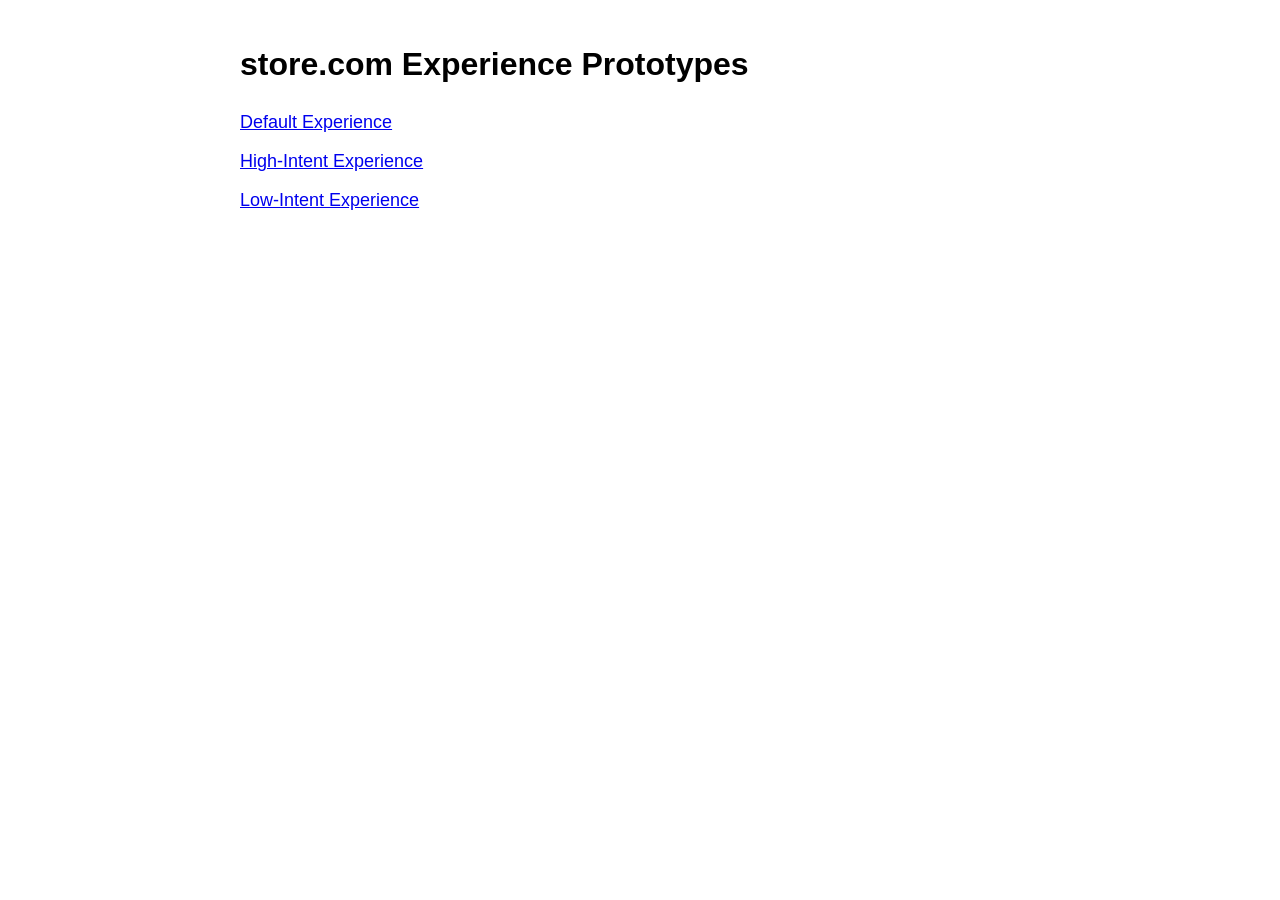
==== index.html @ ea8485af "Add files via upload" ====
<!DOCTYPE html>
<html lang="en">
<head>
  <meta charset="UTF-8" />
  <meta name="viewport" content="width=device-width, initial-scale=1.0" />
  <title>store.com Experience Prototypes</title>
  <style>
    body { font-family: Arial, sans-serif; max-width: 800px; margin: 40px auto; padding: 0 20px; line-height: 1.5; }
    a { display: block; margin: 12px 0; font-size: 18px; }
  </style>
</head>
<body>
  <h1>store.com Experience Prototypes</h1>
  <a href="./stroller-default.html">Default Experience</a>
  <a href="./stroller-high-intent-aggregator.html">High-Intent Experience</a>
  <a href="./stroller-low-intent-aggregator.html">Low-Intent Experience</a>
</body>
</html>
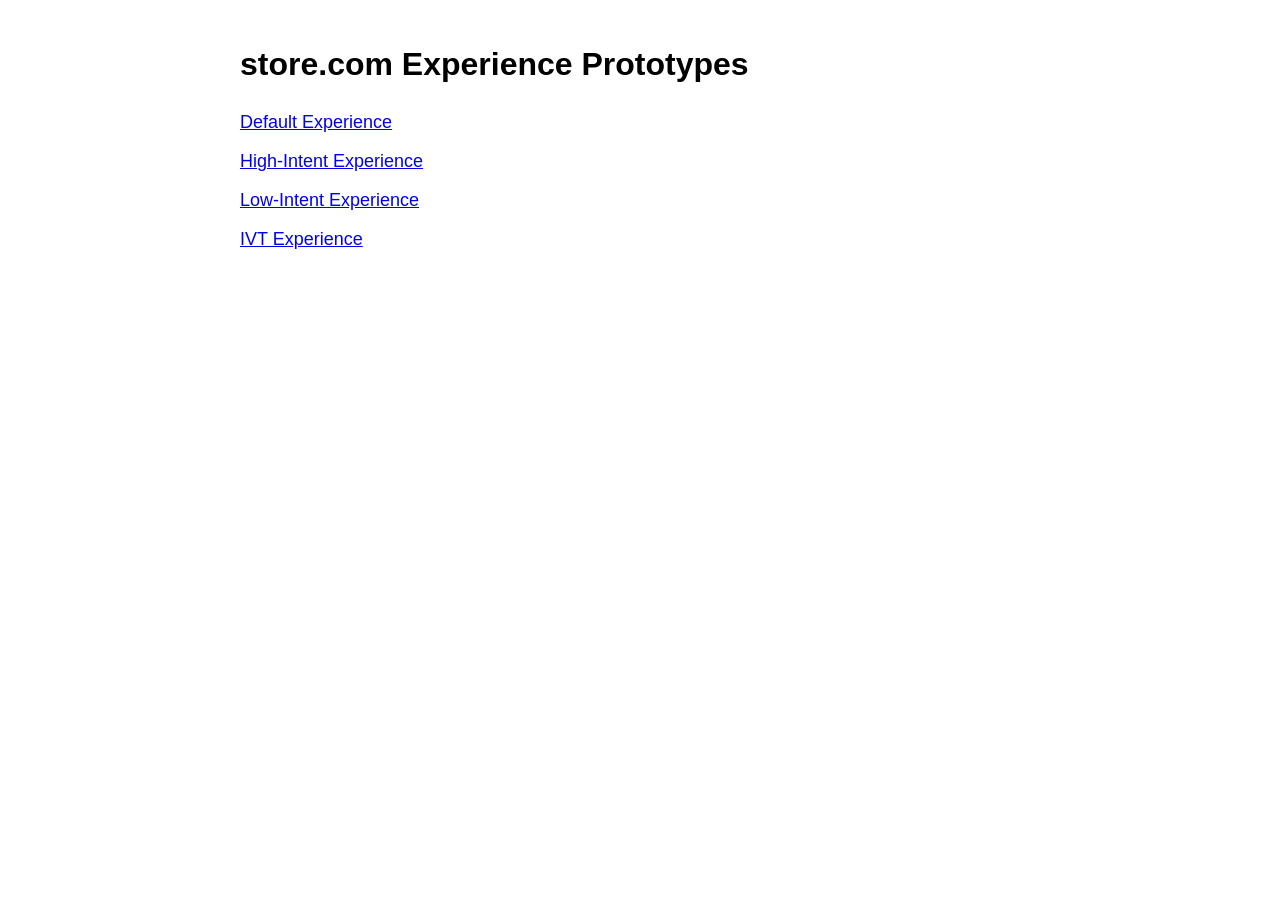
==== commit e784e50a: "Add files via upload" ====
--- a/index.html
+++ b/index.html
@@ -14,5 +14,6 @@
   <a href="./stroller-default.html">Default Experience</a>
   <a href="./stroller-high-intent-aggregator.html">High-Intent Experience</a>
   <a href="./stroller-low-intent-aggregator.html">Low-Intent Experience</a>
+  <a href="./stroller-quarantined.html">IVT Experience</a>
 </body>
 </html>
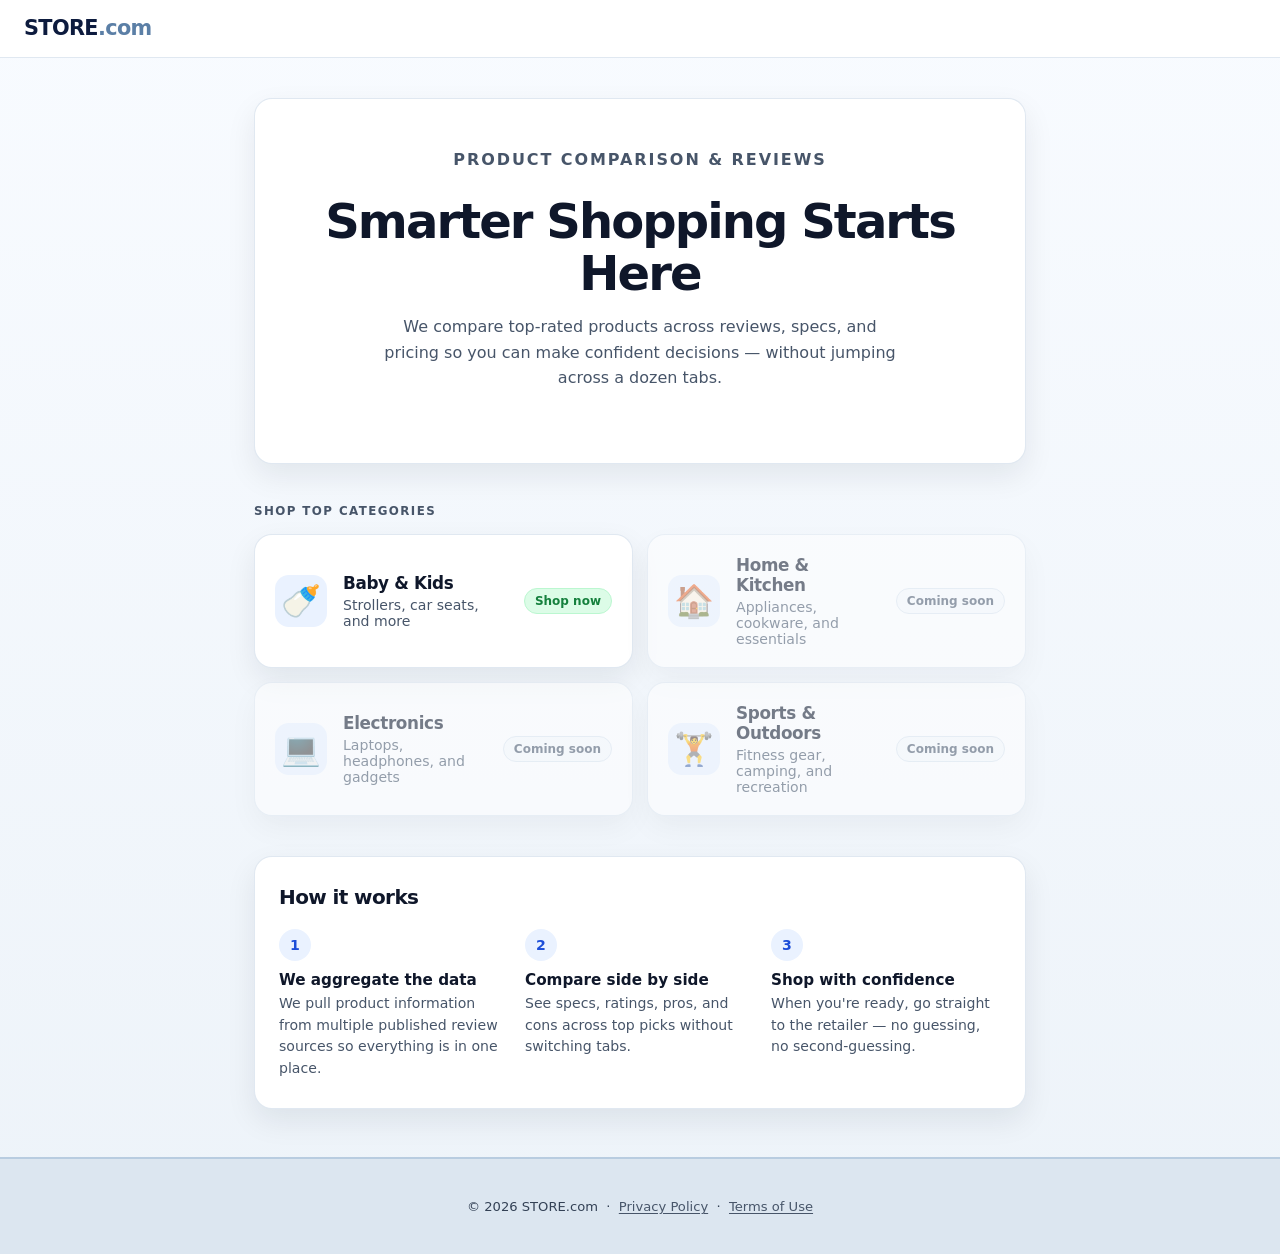
==== commit 4b7ab9e7: "Homepage and footer updates across all store.com pages - Remove Browse Categories CTA from hero (red" ====
--- a/index.html
+++ b/index.html
@@ -1,19 +1,382 @@
-<!DOCTYPE html>
-<html lang="en">
-<head>
-  <meta charset="UTF-8" />
-  <meta name="viewport" content="width=device-width, initial-scale=1.0" />
-  <title>store.com Experience Prototypes</title>
-  <style>
-    body { font-family: Arial, sans-serif; max-width: 800px; margin: 40px auto; padding: 0 20px; line-height: 1.5; }
-    a { display: block; margin: 12px 0; font-size: 18px; }
-  </style>
-</head>
-<body>
-  <h1>store.com Experience Prototypes</h1>
-  <a href="./stroller-default.html">Default Experience</a>
-  <a href="./stroller-high-intent-aggregator.html">High-Intent Experience</a>
-  <a href="./stroller-low-intent-aggregator.html">Low-Intent Experience</a>
-  <a href="./stroller-quarantined.html">IVT Experience</a>
-</body>
-</html>+<!DOCTYPE html>
+<html lang="en">
+<head>
+  <meta charset="UTF-8" />
+  <meta name="viewport" content="width=device-width, initial-scale=1.0" />
+  <title>STORE.com – Smarter Shopping Starts Here</title>
+  <style>
+    :root {
+      --bg: #f4f7fb;
+      --surface: #ffffff;
+      --surface-2: #f8fafc;
+      --text: #0f172a;
+      --muted: #475569;
+      --line: #dde6f0;
+      --brand: #2563eb;
+      --brand-strong: #1d4ed8;
+      --brand-soft: #eaf2ff;
+      --shadow: 0 12px 30px rgba(15, 23, 42, 0.08);
+      --radius: 18px;
+    }
+
+    * { box-sizing: border-box; }
+    html { scroll-behavior: smooth; }
+
+    body {
+      margin: 0;
+      font-family: Inter, ui-sans-serif, system-ui, -apple-system, BlinkMacSystemFont, "Segoe UI", sans-serif;
+      background: linear-gradient(180deg, #f8fbff 0%, #edf3f9 100%);
+      color: var(--text);
+    }
+
+    a { color: inherit; text-decoration: none; }
+
+    /* Header */
+    .topbar {
+      position: sticky;
+      top: 0;
+      z-index: 20;
+      display: flex;
+      justify-content: space-between;
+      align-items: center;
+      gap: 12px;
+      padding: 14px 16px;
+      border-bottom: 1px solid rgba(221, 230, 240, 0.9);
+      background: rgba(255, 255, 255, 0.94);
+      backdrop-filter: blur(10px);
+    }
+
+    .brand {
+      display: flex;
+      align-items: center;
+      font-size: 1.3rem;
+      font-weight: 800;
+      letter-spacing: -0.03em;
+      line-height: 1;
+    }
+
+    .brand-store { color: #0d1b3e; }
+    .brand-tld { color: #5b7fa6; font-weight: 700; }
+
+    /* Page shell */
+    .page-shell {
+      padding: 32px 16px 0;
+      max-width: 820px;
+      margin: 0 auto;
+    }
+
+    /* Hero */
+    .hero {
+      background: var(--surface);
+      border: 1px solid rgba(221, 230, 240, 0.9);
+      border-radius: var(--radius);
+      box-shadow: var(--shadow);
+      padding: 32px 24px;
+      text-align: center;
+    }
+
+    .eyebrow {
+      margin: 0 0 14px;
+      text-transform: uppercase;
+      letter-spacing: 0.12em;
+      font-size: 0.74rem;
+      font-weight: 800;
+      color: var(--brand-strong);
+    }
+
+    .hero h1 {
+      margin: 0 0 14px;
+      font-size: 2.2rem;
+      line-height: 1.08;
+      letter-spacing: -0.04em;
+    }
+
+    .hero p {
+      margin: 0 0 24px;
+      color: var(--muted);
+      font-size: 1rem;
+      line-height: 1.6;
+      max-width: 520px;
+      margin-left: auto;
+      margin-right: auto;
+    }
+
+    .btn {
+      display: inline-flex;
+      align-items: center;
+      justify-content: center;
+      min-height: 46px;
+      padding: 12px 22px;
+      border-radius: 12px;
+      border: 1px solid transparent;
+      font-weight: 800;
+      font-size: 0.95rem;
+      cursor: pointer;
+    }
+
+    .btn-primary {
+      background: var(--brand);
+      color: #fff;
+    }
+
+    .btn-primary:hover { background: var(--brand-strong); }
+
+    /* Section header */
+    .section-label {
+      margin: 40px 0 16px;
+      font-size: 0.74rem;
+      font-weight: 800;
+      text-transform: uppercase;
+      letter-spacing: 0.12em;
+      color: var(--muted);
+    }
+
+    /* Category grid */
+    .category-grid {
+      display: grid;
+      gap: 14px;
+      grid-template-columns: 1fr;
+    }
+
+    .category-card {
+      background: var(--surface);
+      border: 1px solid rgba(221, 230, 240, 0.9);
+      border-radius: var(--radius);
+      box-shadow: var(--shadow);
+      padding: 20px;
+      display: flex;
+      align-items: center;
+      gap: 16px;
+      transition: border-color 0.15s ease, box-shadow 0.15s ease;
+    }
+
+    .category-card.live:hover {
+      border-color: #93c5fd;
+      box-shadow: 0 18px 38px rgba(37, 99, 235, 0.12);
+    }
+
+    .category-card.coming-soon {
+      opacity: 0.55;
+      cursor: default;
+    }
+
+    .category-icon {
+      font-size: 2rem;
+      flex-shrink: 0;
+      width: 52px;
+      height: 52px;
+      display: flex;
+      align-items: center;
+      justify-content: center;
+      background: var(--brand-soft);
+      border-radius: 14px;
+    }
+
+    .category-info { flex: 1; }
+
+    .category-info h2 {
+      margin: 0 0 4px;
+      font-size: 1.05rem;
+      letter-spacing: -0.02em;
+    }
+
+    .category-info p {
+      margin: 0;
+      font-size: 0.88rem;
+      color: var(--muted);
+    }
+
+    .category-badge {
+      font-size: 0.75rem;
+      font-weight: 700;
+      padding: 5px 10px;
+      border-radius: 999px;
+      white-space: nowrap;
+    }
+
+    .badge-live {
+      background: #dcfce7;
+      color: #15803d;
+      border: 1px solid #bbf7d0;
+    }
+
+    .badge-soon {
+      background: var(--surface-2);
+      color: var(--muted);
+      border: 1px solid var(--line);
+    }
+
+    /* How it works */
+    .how-it-works {
+      margin-top: 40px;
+      background: var(--surface);
+      border: 1px solid rgba(221, 230, 240, 0.9);
+      border-radius: var(--radius);
+      box-shadow: var(--shadow);
+      padding: 28px 24px;
+    }
+
+    .how-it-works h2 {
+      margin: 0 0 20px;
+      font-size: 1.25rem;
+      letter-spacing: -0.03em;
+    }
+
+    .steps {
+      display: grid;
+      gap: 16px;
+    }
+
+    .step {
+      display: flex;
+      gap: 14px;
+      align-items: flex-start;
+    }
+
+    .step-num {
+      flex-shrink: 0;
+      width: 32px;
+      height: 32px;
+      border-radius: 50%;
+      background: var(--brand-soft);
+      color: var(--brand-strong);
+      font-weight: 800;
+      font-size: 0.88rem;
+      display: flex;
+      align-items: center;
+      justify-content: center;
+    }
+
+    .step-text h3 {
+      margin: 0 0 4px;
+      font-size: 0.95rem;
+    }
+
+    .step-text p {
+      margin: 0;
+      font-size: 0.88rem;
+      color: var(--muted);
+      line-height: 1.55;
+    }
+
+    /* Footer */
+    .site-footer {
+      margin-top: 48px;
+      padding: 24px 16px;
+      background: #dce6f0;
+      border-top: 2px solid #b8cce0;
+      text-align: center;
+      color: #334155;
+      font-size: 0.82rem;
+      line-height: 1.6;
+    }
+
+    .site-footer a {
+      color: var(--muted);
+      text-decoration: underline;
+      text-underline-offset: 2px;
+    }
+
+    .site-footer a:hover { color: var(--text); }
+
+    /* Responsive */
+    @media (min-width: 600px) {
+      .topbar { padding: 18px 24px; }
+      .page-shell { padding: 40px 24px 0; }
+      .hero { padding: 48px 40px; }
+      .hero h1 { font-size: 3rem; }
+      .category-grid { grid-template-columns: repeat(2, 1fr); }
+      .steps { grid-template-columns: repeat(3, 1fr); }
+      .step { flex-direction: column; gap: 10px; }
+    }
+  </style>
+</head>
+<body>
+
+  <header class="topbar">
+    <div class="brand"><span class="brand-store">STORE</span><span class="brand-tld">.com</span></div>
+  </header>
+
+  <div class="page-shell">
+
+    <section class="hero">
+      <p class="eyebrow">Product Comparison &amp; Reviews</p>
+      <h1>Smarter Shopping Starts Here</h1>
+      <p>We compare top-rated products across reviews, specs, and pricing so you can make confident decisions — without jumping across a dozen tabs.</p>
+    </section>
+
+    <p class="section-label" id="categories">Shop Top Categories</p>
+
+    <div class="category-grid">
+      <a href="./stroller-default.html" class="category-card live">
+        <div class="category-icon">🍼</div>
+        <div class="category-info">
+          <h2>Baby &amp; Kids</h2>
+          <p>Strollers, car seats, and more</p>
+        </div>
+        <span class="category-badge badge-live">Shop now</span>
+      </a>
+
+      <div class="category-card coming-soon">
+        <div class="category-icon">🏠</div>
+        <div class="category-info">
+          <h2>Home &amp; Kitchen</h2>
+          <p>Appliances, cookware, and essentials</p>
+        </div>
+        <span class="category-badge badge-soon">Coming soon</span>
+      </div>
+
+      <div class="category-card coming-soon">
+        <div class="category-icon">💻</div>
+        <div class="category-info">
+          <h2>Electronics</h2>
+          <p>Laptops, headphones, and gadgets</p>
+        </div>
+        <span class="category-badge badge-soon">Coming soon</span>
+      </div>
+
+      <div class="category-card coming-soon">
+        <div class="category-icon">🏋️</div>
+        <div class="category-info">
+          <h2>Sports &amp; Outdoors</h2>
+          <p>Fitness gear, camping, and recreation</p>
+        </div>
+        <span class="category-badge badge-soon">Coming soon</span>
+      </div>
+    </div>
+
+    <section class="how-it-works">
+      <h2>How it works</h2>
+      <div class="steps">
+        <div class="step">
+          <div class="step-num">1</div>
+          <div class="step-text">
+            <h3>We aggregate the data</h3>
+            <p>We pull product information from multiple published review sources so everything is in one place.</p>
+          </div>
+        </div>
+        <div class="step">
+          <div class="step-num">2</div>
+          <div class="step-text">
+            <h3>Compare side by side</h3>
+            <p>See specs, ratings, pros, and cons across top picks without switching tabs.</p>
+          </div>
+        </div>
+        <div class="step">
+          <div class="step-num">3</div>
+          <div class="step-text">
+            <h3>Shop with confidence</h3>
+            <p>When you're ready, go straight to the retailer — no guessing, no second-guessing.</p>
+          </div>
+        </div>
+      </div>
+    </section>
+
+  </div>
+
+  <footer class="site-footer">
+    <p>© 2026 STORE.com &nbsp;·&nbsp; <a href="./privacy-policy.html">Privacy Policy</a> &nbsp;·&nbsp; <a href="./terms.html">Terms of Use</a></p>
+  </footer>
+
+</body>
+</html>
